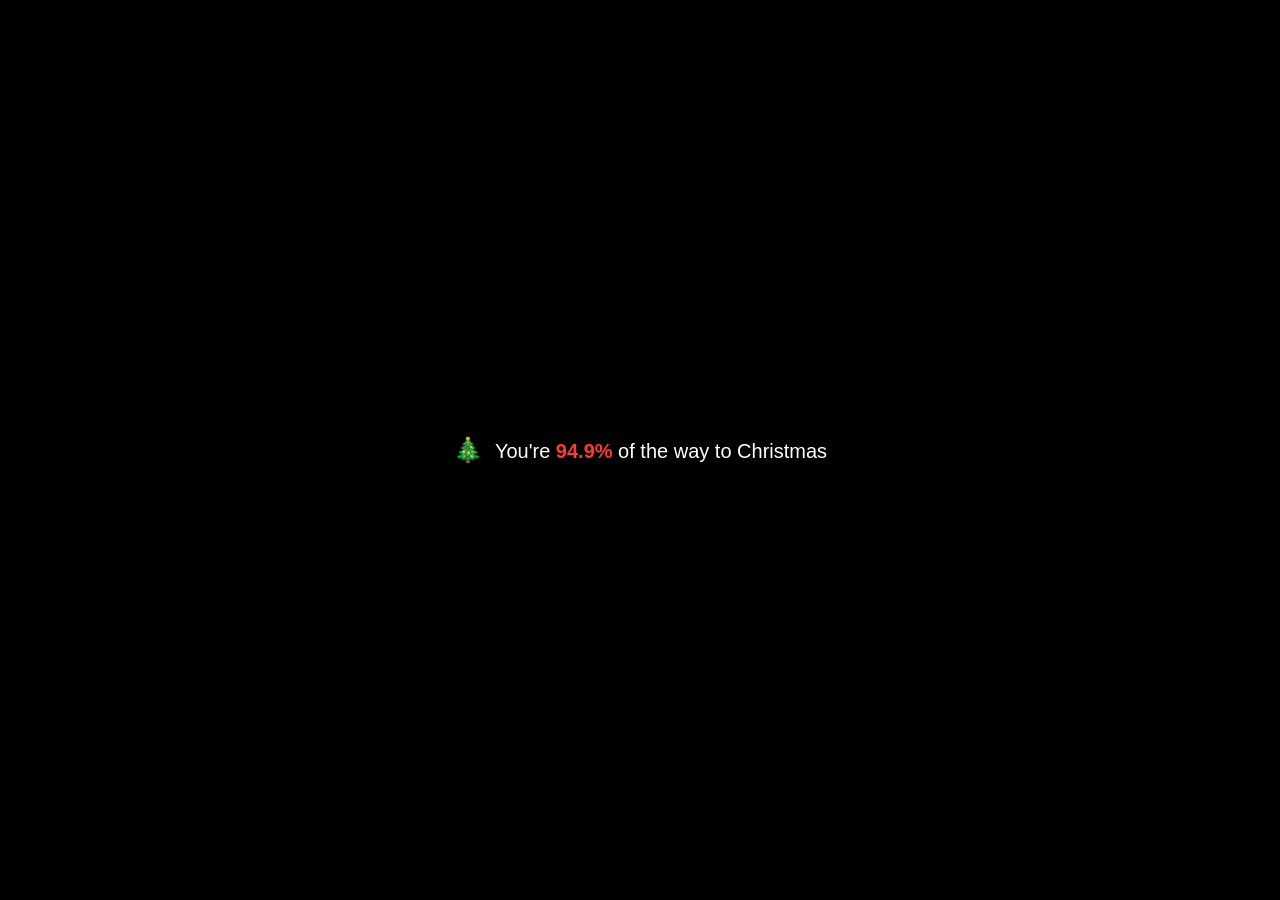
==== widgets/christmas-countdown.html @ 5cc3b302 "Added bday tracker, christmas and % today" ====
<!doctype html>
<html lang="en">
<head>
<meta charset="utf-8" />
<meta name="viewport" content="width=device-width, initial-scale=1" />
<title>Christmas Countdown</title>
<style>
  * { box-sizing: border-box; }

  html, body {
    margin: 0;
    padding: 0;
    width: 100%;
    height: 100%;
    background: #000000;
    overflow: hidden;
  }

  body {
    display: flex;
    align-items: center;
    justify-content: center;
    font-family: -apple-system, BlinkMacSystemFont, "Helvetica Neue", Arial, sans-serif;
  }

  .line {
    display: flex;
    align-items: baseline;
    gap: clamp(6px, 1.6vw, 12px);
    white-space: nowrap;
    color: #ffffff;
    font-size: clamp(11px, 3.4vw, 20px);
    font-weight: 500;
    padding: 0 4vw;
  }

  .emoji {
    font-size: 1.2em;
  }

  .value {
    font-weight: 700;
    color: #ff3b30;
  }
</style>
</head>
<body>
  <div class="line" id="line">
    <span class="emoji" id="emoji">🎄</span>
    <span id="text"></span>
  </div>

  <script>
    const params = new URLSearchParams(window.location.search);
    const emojiEl = document.getElementById("emoji");
    const textEl = document.getElementById("text");
    const emojiParam = params.get("emoji");

    if (emojiParam) emojiEl.textContent = emojiParam;

    function render() {
      const now = new Date();
      const year = now.getFullYear();
      const christmasThisYear = new Date(year, 11, 25);
      let prevChristmas, nextChristmas;
      if (now < christmasThisYear) {
        nextChristmas = christmasThisYear;
        prevChristmas = new Date(year - 1, 11, 25);
      } else {
        prevChristmas = christmasThisYear;
        nextChristmas = new Date(year + 1, 11, 25);
      }
      const percent = ((now - prevChristmas) / (nextChristmas - prevChristmas)) * 100;
      textEl.innerHTML = `You're <span class="value">${percent.toFixed(1)}%</span> of the way to Christmas`;
    }

    render();

    function msUntilNextMidnight() {
      const now = new Date();
      const next = new Date(now.getFullYear(), now.getMonth(), now.getDate() + 1, 0, 0, 5);
      return next - now;
    }

    function scheduleNextRender() {
      setTimeout(() => {
        render();
        scheduleNextRender();
      }, msUntilNextMidnight());
    }

    scheduleNextRender();

    document.addEventListener("visibilitychange", () => {
      if (document.visibilityState === "visible") render();
    });
  </script>
</body>
</html>
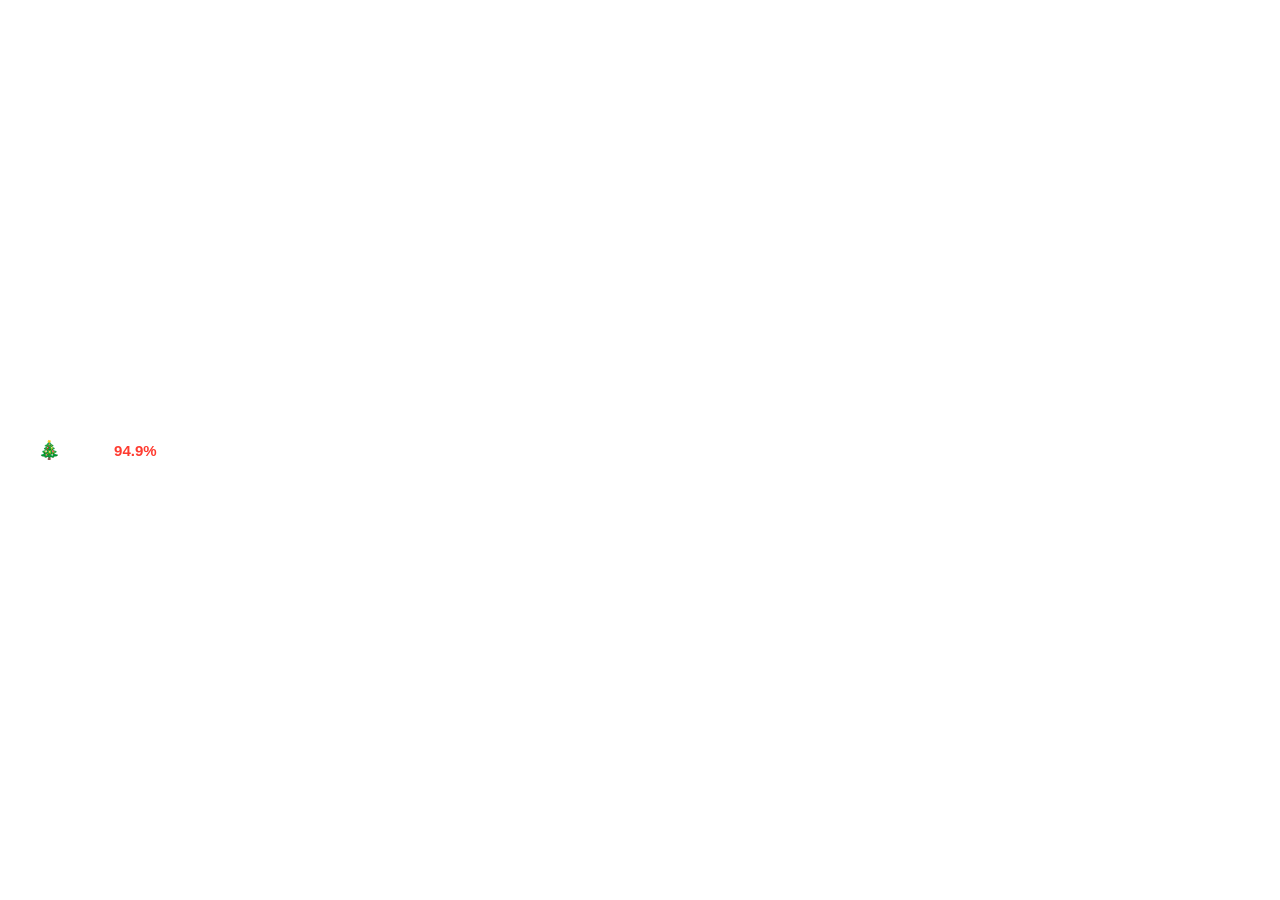
==== commit dcb191ad: "fixed some stuff from the latest push, added backgrounds" ====
--- a/widgets/christmas-countdown.html
+++ b/widgets/christmas-countdown.html
@@ -12,26 +12,30 @@
     padding: 0;
     width: 100%;
     height: 100%;
-    background: #000000;
+    background: transparent;
     overflow: hidden;
   }
 
   body {
     display: flex;
     align-items: center;
-    justify-content: center;
+    justify-content: flex-start;
     font-family: -apple-system, BlinkMacSystemFont, "Helvetica Neue", Arial, sans-serif;
   }
 
   .line {
     display: flex;
     align-items: baseline;
-    gap: clamp(6px, 1.6vw, 12px);
+    gap: clamp(5px, 1.4vw, 8px);
     white-space: nowrap;
     color: #ffffff;
-    font-size: clamp(11px, 3.4vw, 20px);
+    font-size: clamp(11px, 2.6vw, 15px);
     font-weight: 500;
-    padding: 0 4vw;
+    padding: 0 3vw;
+  }
+
+  body.theme-light .line {
+    color: #191919;
   }
 
   .emoji {
@@ -55,8 +59,10 @@
     const emojiEl = document.getElementById("emoji");
     const textEl = document.getElementById("text");
     const emojiParam = params.get("emoji");
+    const themeParam = params.get("theme");
 
     if (emojiParam) emojiEl.textContent = emojiParam;
+    if (themeParam === "light") document.body.classList.add("theme-light");
 
     function render() {
       const now = new Date();
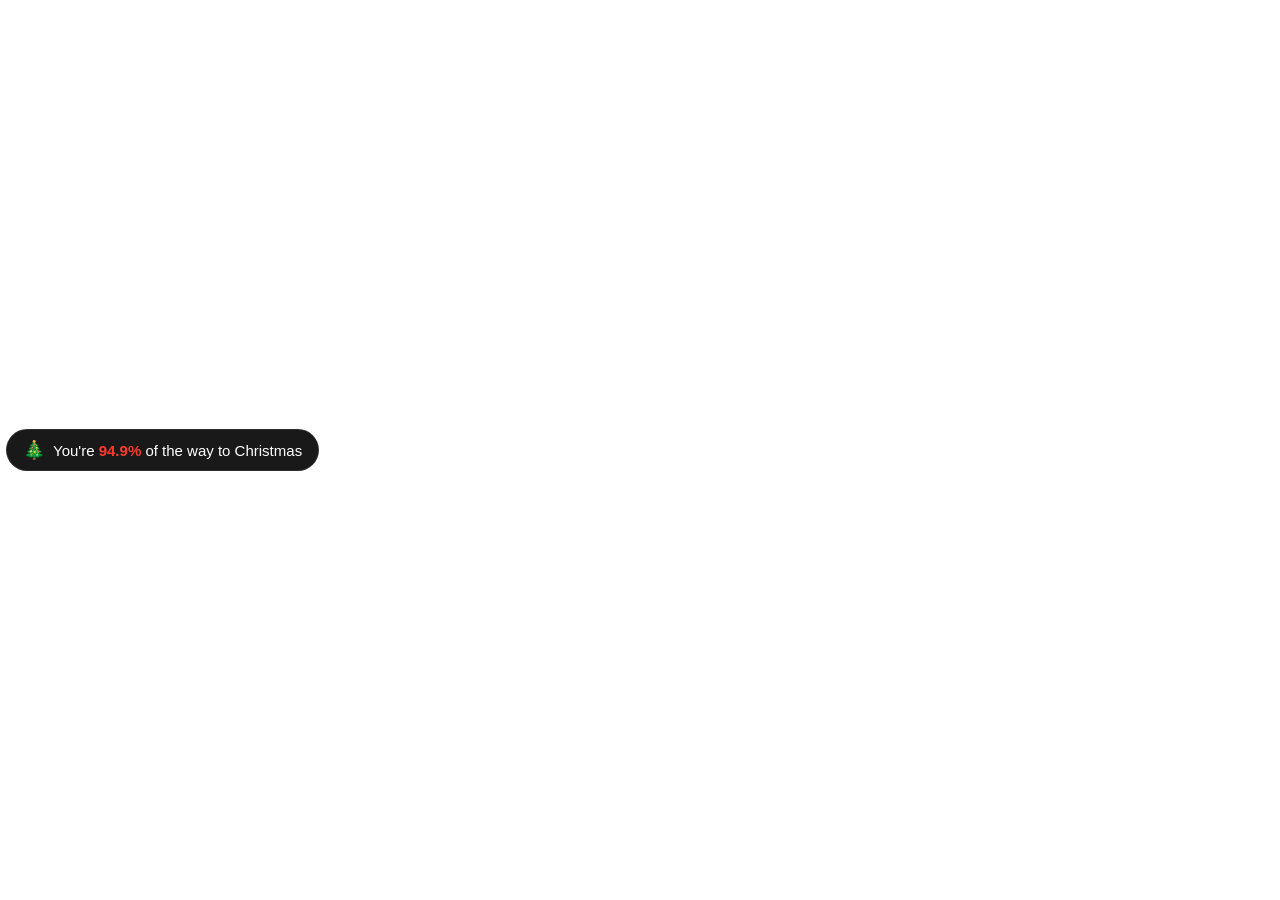
==== commit b630c9da: "Pill shape for tracking widgets" ====
--- a/widgets/christmas-countdown.html
+++ b/widgets/christmas-countdown.html
@@ -21,21 +21,28 @@
     align-items: center;
     justify-content: flex-start;
     font-family: -apple-system, BlinkMacSystemFont, "Helvetica Neue", Arial, sans-serif;
+    padding: 6px;
   }
 
-  .line {
-    display: flex;
+  .pill {
+    display: inline-flex;
     align-items: baseline;
     gap: clamp(5px, 1.4vw, 8px);
     white-space: nowrap;
+    padding: clamp(6px, 1.6vw, 9px) clamp(12px, 3vw, 16px);
+    border-radius: 999px;
     color: #ffffff;
+    background: #191919;
+    border: 1px solid rgba(255, 255, 255, 0.09);
     font-size: clamp(11px, 2.6vw, 15px);
     font-weight: 500;
-    padding: 0 3vw;
   }
 
-  body.theme-light .line {
+  body.theme-light .pill {
     color: #191919;
+    background: #ffffff;
+    border: 1px solid #e3e3e3;
+    box-shadow: 0 1px 2px rgba(0, 0, 0, 0.04);
   }
 
   .emoji {
@@ -49,7 +56,7 @@
 </style>
 </head>
 <body>
-  <div class="line" id="line">
+  <div class="pill" id="line">
     <span class="emoji" id="emoji">🎄</span>
     <span id="text"></span>
   </div>
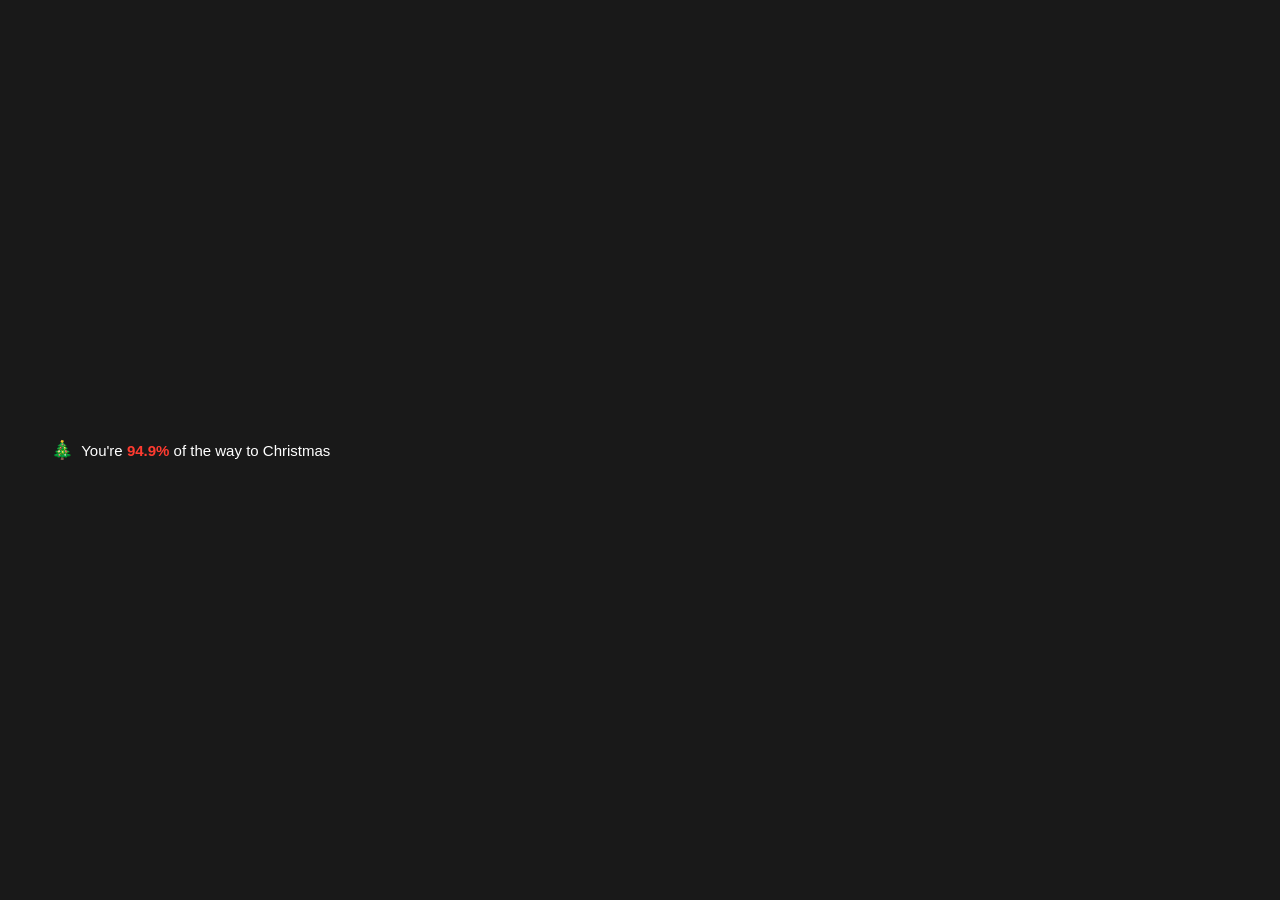
==== commit 99660ee2: "Changes on the % tracking widgets" ====
--- a/widgets/christmas-countdown.html
+++ b/widgets/christmas-countdown.html
@@ -12,8 +12,12 @@
     padding: 0;
     width: 100%;
     height: 100%;
-    background: transparent;
+    background: #191919;
     overflow: hidden;
+  }
+
+  body.theme-light {
+    background: #ffffff;
   }
 
   body {
@@ -21,28 +25,21 @@
     align-items: center;
     justify-content: flex-start;
     font-family: -apple-system, BlinkMacSystemFont, "Helvetica Neue", Arial, sans-serif;
-    padding: 6px;
   }
 
-  .pill {
-    display: inline-flex;
+  .line {
+    display: flex;
     align-items: baseline;
     gap: clamp(5px, 1.4vw, 8px);
     white-space: nowrap;
-    padding: clamp(6px, 1.6vw, 9px) clamp(12px, 3vw, 16px);
-    border-radius: 999px;
+    padding: 0 4vw;
     color: #ffffff;
-    background: #191919;
-    border: 1px solid rgba(255, 255, 255, 0.09);
     font-size: clamp(11px, 2.6vw, 15px);
     font-weight: 500;
   }
 
-  body.theme-light .pill {
+  body.theme-light .line {
     color: #191919;
-    background: #ffffff;
-    border: 1px solid #e3e3e3;
-    box-shadow: 0 1px 2px rgba(0, 0, 0, 0.04);
   }
 
   .emoji {
@@ -56,7 +53,7 @@
 </style>
 </head>
 <body>
-  <div class="pill" id="line">
+  <div class="line" id="line">
     <span class="emoji" id="emoji">🎄</span>
     <span id="text"></span>
   </div>
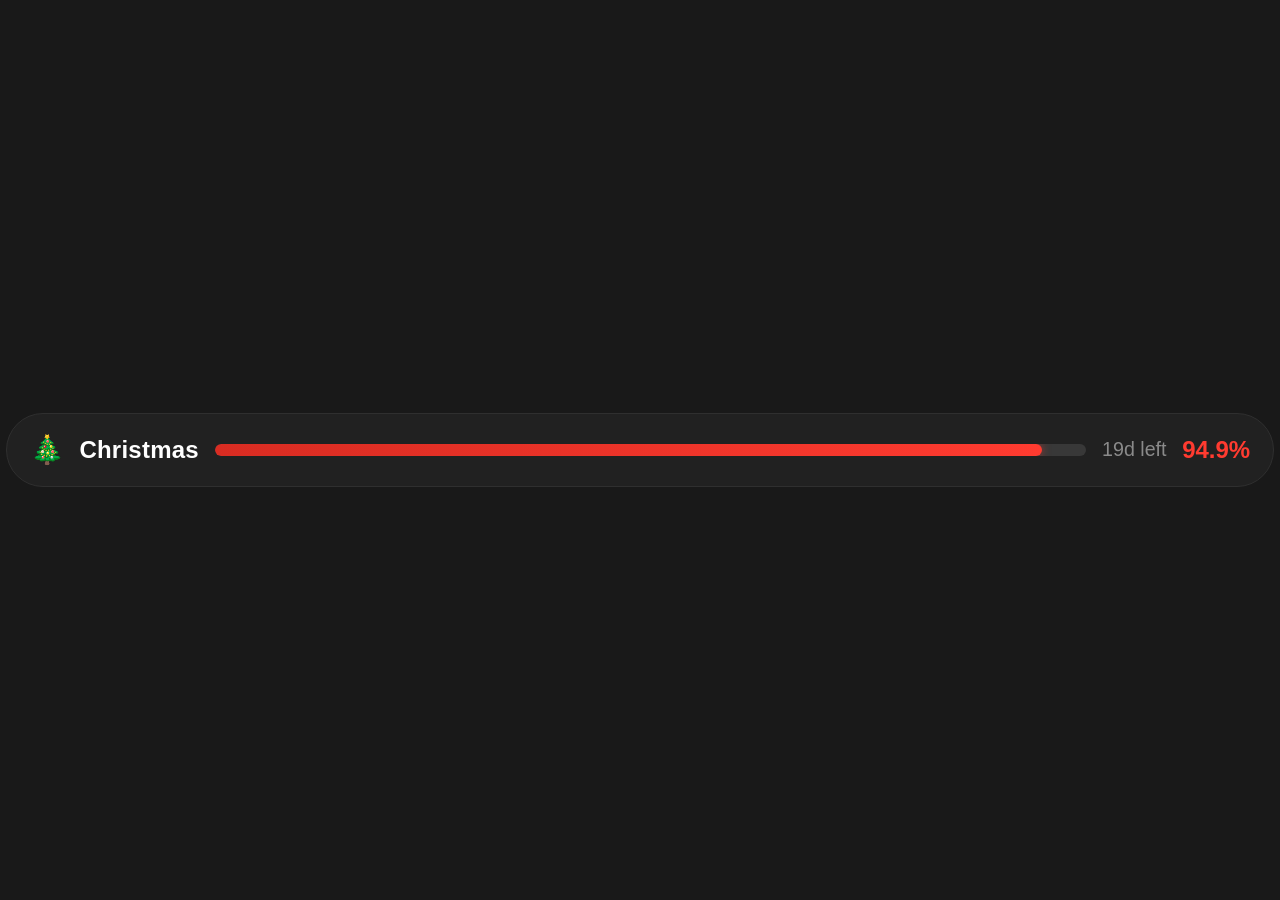
==== commit ae74f575: "Cleaner % widgets" ====
--- a/widgets/christmas-countdown.html
+++ b/widgets/christmas-countdown.html
@@ -23,45 +23,96 @@
   body {
     display: flex;
     align-items: center;
-    justify-content: flex-start;
+    justify-content: center;
+    padding: 6px;
     font-family: -apple-system, BlinkMacSystemFont, "Helvetica Neue", Arial, sans-serif;
   }
 
-  .line {
+  .pill {
     display: flex;
-    align-items: baseline;
-    gap: clamp(5px, 1.4vw, 8px);
+    align-items: center;
+    gap: 0.65em;
+    width: 100%;
+    height: 100%;
+    max-height: 3.1em;
+    padding: 0.5em 0.95em;
+    border-radius: 999px;
+    background: #212121;
+    border: 1px solid #2f2f2f;
+    color: #ffffff;
+    font-size: clamp(13px, min(30vh, 3.4vw + 7px), 24px);
+    font-weight: 500;
     white-space: nowrap;
-    padding: 0 4vw;
-    color: #ffffff;
-    font-size: clamp(11px, 2.6vw, 15px);
-    font-weight: 500;
   }
 
-  body.theme-light .line {
+  body.theme-light .pill {
+    background: #fafafa;
+    border-color: #e9e9e7;
     color: #191919;
   }
 
   .emoji {
-    font-size: 1.2em;
+    font-size: 1.15em;
+    line-height: 1;
   }
 
-  .value {
+  .label {
+    font-weight: 600;
+    letter-spacing: 0.01em;
+  }
+
+  .bar {
+    flex: 1;
+    min-width: 2.5em;
+    height: 0.5em;
+    border-radius: 999px;
+    background: #383838;
+    position: relative;
+    overflow: hidden;
+  }
+
+  body.theme-light .bar {
+    background: #ececea;
+  }
+
+  .fill {
+    position: absolute;
+    inset: 0 auto 0 0;
+    width: 0%;
+    border-radius: inherit;
+    background: linear-gradient(90deg, #d92c22, #ff3b30);
+    box-shadow: 0 0 10px rgba(255, 59, 48, 0.55);
+    transition: width 0.6s ease;
+  }
+
+  .pct {
     font-weight: 700;
     color: #ff3b30;
+    font-variant-numeric: tabular-nums;
+  }
+
+  .days {
+    color: #8a8a8a;
+    font-size: 0.82em;
+    font-weight: 500;
   }
 </style>
 </head>
 <body>
-  <div class="line" id="line">
+  <div class="pill">
     <span class="emoji" id="emoji">🎄</span>
-    <span id="text"></span>
+    <span class="label">Christmas</span>
+    <span class="bar"><span class="fill" id="fill"></span></span>
+    <span class="days" id="days"></span>
+    <span class="pct" id="pct">0%</span>
   </div>
 
   <script>
     const params = new URLSearchParams(window.location.search);
     const emojiEl = document.getElementById("emoji");
-    const textEl = document.getElementById("text");
+    const fillEl = document.getElementById("fill");
+    const pctEl = document.getElementById("pct");
+    const daysEl = document.getElementById("days");
     const emojiParam = params.get("emoji");
     const themeParam = params.get("theme");
 
@@ -81,7 +132,11 @@
         nextChristmas = new Date(year + 1, 11, 25);
       }
       const percent = ((now - prevChristmas) / (nextChristmas - prevChristmas)) * 100;
-      textEl.innerHTML = `You're <span class="value">${percent.toFixed(1)}%</span> of the way to Christmas`;
+      const startOfToday = new Date(now.getFullYear(), now.getMonth(), now.getDate());
+      const daysLeft = Math.ceil((nextChristmas - startOfToday) / 86400000);
+      fillEl.style.width = percent + "%";
+      pctEl.textContent = percent.toFixed(1) + "%";
+      daysEl.textContent = daysLeft === 0 ? "it's today!" : daysLeft + "d left";
     }
 
     render();
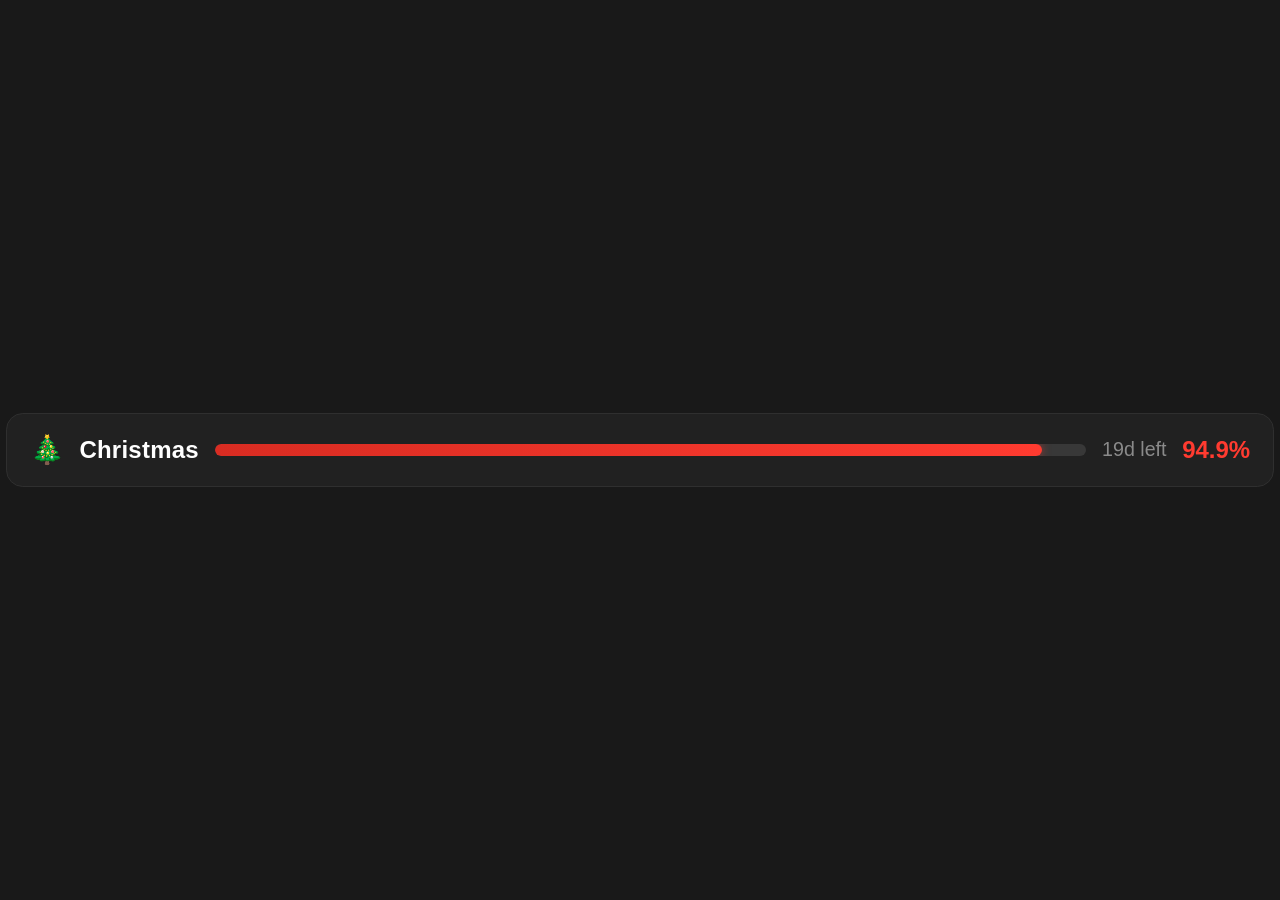
==== commit f0810805: "fixed overflow" ====
--- a/widgets/christmas-countdown.html
+++ b/widgets/christmas-countdown.html
@@ -36,13 +36,15 @@
     height: 100%;
     max-height: 3.1em;
     padding: 0.5em 0.95em;
-    border-radius: 999px;
+    border-radius: 0.7em;
     background: #212121;
     border: 1px solid #2f2f2f;
     color: #ffffff;
     font-size: clamp(13px, min(30vh, 3.4vw + 7px), 24px);
     font-weight: 500;
     white-space: nowrap;
+    min-width: 0;
+    overflow: hidden;
   }
 
   body.theme-light .pill {
@@ -95,6 +97,23 @@
     color: #8a8a8a;
     font-size: 0.82em;
     font-weight: 500;
+  }
+
+  @media (max-width: 430px) {
+    .days { display: none; }
+  }
+
+  @media (max-width: 280px) {
+    .bar { display: none; }
+  }
+
+  @media (max-width: 210px) {
+    .label { display: none; }
+  }
+
+  @media (max-height: 44px) {
+    body { padding: 3px; }
+    .pill { padding-top: 0.2em; padding-bottom: 0.2em; }
   }
 </style>
 </head>
